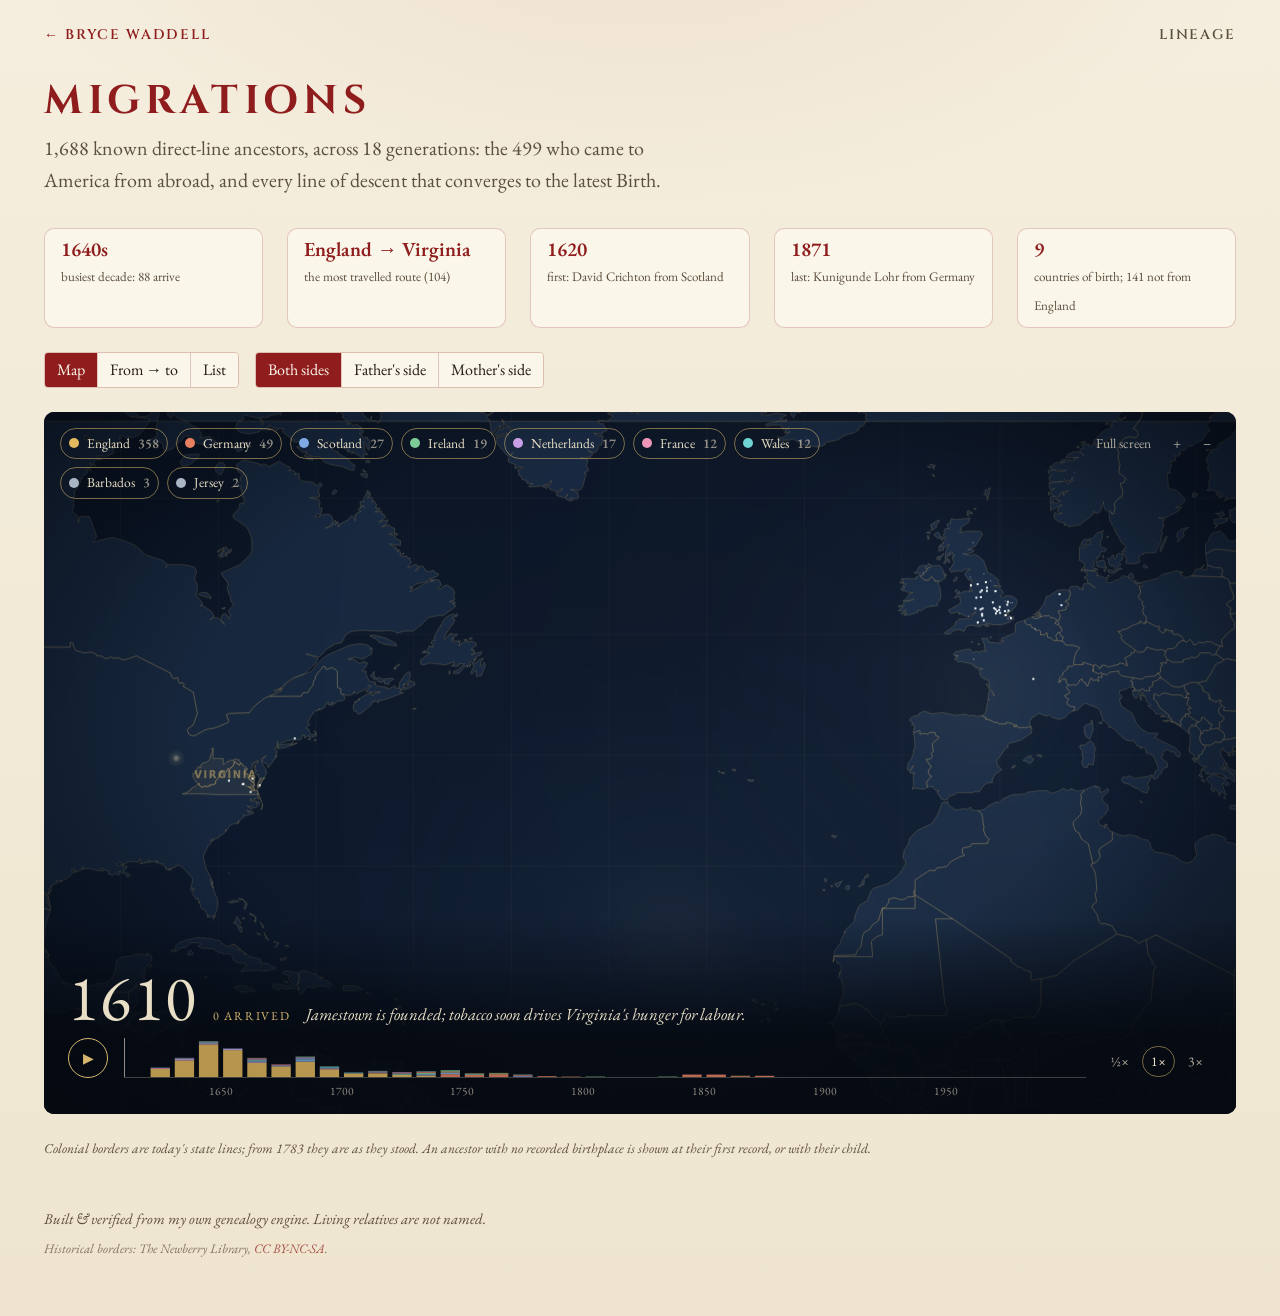
==== migrations/index.html @ fb118c14 "Kinfold update migration animation added and respective engineering." ====
<!DOCTYPE html>
<html lang="en">
<head>
<meta charset="UTF-8">
<meta name="viewport" content="width=device-width, initial-scale=1.0">
<!-- Every script is a file on this site, so script-src needs no hashes and no 'unsafe-inline'. -->
<meta http-equiv="Content-Security-Policy"
  content="default-src 'self';
           script-src 'self';
           style-src 'self' 'unsafe-inline';
           font-src 'self';
           img-src 'self' data:;
           connect-src 'self';
           object-src 'none';
           base-uri 'self';
           form-action 'self';
           upgrade-insecure-requests">
<meta name="referrer" content="strict-origin-when-cross-origin">
<title>Ancestral Migrations — Bryce Waddell</title>
<meta name="description" content="499 of Bryce Waddell's direct-line first-generation American ancestors, and all 1,688 direct-line ancestors converging on one birthplace, on an animated map of the Atlantic.">
<meta property="og:type" content="website">
<meta property="og:site_name" content="Bryce Waddell">
<meta property="og:title" content="Ancestral Migrations — Bryce Waddell">
<meta property="og:description" content="499 of Bryce Waddell's direct-line first-generation American ancestors, and all 1,688 direct-line ancestors converging on one birthplace, on an animated map of the Atlantic.">
<meta property="og:url" content="https://brycewaddell.com/migrations/">
<meta property="og:image" content="https://brycewaddell.com/images/migrations-og.jpg">
<meta property="og:image:width" content="1200">
<meta property="og:image:height" content="630">
<meta name="twitter:card" content="summary_large_image">
<link rel="icon" href="../images/favicon.ico" sizes="any">
<link rel="icon" type="image/png" sizes="32x32" href="../images/favicon-32.png">
<link rel="apple-touch-icon" sizes="180x180" href="../images/apple-touch-icon.png">
<meta name="theme-color" content="#0A1322">
<link rel="stylesheet" href="page.css?v=15e5ca8ad4">
</head>
<body>
<nav class="sc-top"><a href="../#lineage">&larr; Bryce Waddell</a><span>Lineage</span></nav>
<main id="view" class="sc-main"><p class="muted">Drawing the map&hellip;</p></main>
<footer class="sc-foot">
  <p>Built &amp; verified from my own genealogy engine. Living relatives are not named.</p>
  <!-- The historical borders are CC BY-NC-SA 4.0, which requires this credit on the page. -->
  <p class="sc-credit">Historical borders: The Newberry Library, <a href="https://creativecommons.org/licenses/by-nc-sa/4.0/" rel="license noopener" target="_blank">CC BY-NC-SA</a>.</p>
</footer>
<div id="tip" role="tooltip" hidden></div>
<script src="data.js?v=15e5ca8ad4"></script>
<script src="basemap.js?v=15e5ca8ad4"></script>
<script src="borders.js?v=15e5ca8ad4"></script>
<script src="boot.js?v=15e5ca8ad4"></script>
<script src="migrations.js?v=15e5ca8ad4"></script>
</body>
</html>
---- migrations/page.css ----
/* The public Migrations page, in brycewaddell.com's parchment and war-red. The map stage keeps its own dark
   palette; its rules are copied from Kinfold's styles.css by build_showcase.py and appended below. */
@font-face{font-family:'EB Garamond';font-style:normal;font-weight:400;font-display:swap;src:url('../fonts/ebgaramond-400-latin.woff2') format('woff2')}
@font-face{font-family:'EB Garamond';font-style:italic;font-weight:400;font-display:swap;src:url('../fonts/ebgaramond-400i-latin.woff2') format('woff2')}
@font-face{font-family:'EB Garamond';font-style:normal;font-weight:500;font-display:swap;src:url('../fonts/ebgaramond-500-latin.woff2') format('woff2')}
@font-face{font-family:'EB Garamond';font-style:normal;font-weight:600;font-display:swap;src:url('../fonts/ebgaramond-600-latin.woff2') format('woff2')}
@font-face{font-family:'Cinzel';font-style:normal;font-weight:600;font-display:swap;src:url('../fonts/cinzel-600-latin.woff2') format('woff2')}
@font-face{font-family:'Cinzel';font-style:normal;font-weight:700;font-display:swap;src:url('../fonts/cinzel-700-latin.woff2') format('woff2')}

:root {
  --paper: #f5eede; --surface: #fbf6ea; --ink: #221c14; --ink-2: #5c4f3d; --ink-3: #8a7a62;
  --rule: rgba(143, 29, 29, .22); --rule-2: rgba(143, 29, 29, .08); --pat: #8f1d1d; --gold-dim: #9c7a2c;
  --serif: 'EB Garamond', Georgia, serif; --sans: system-ui, "Segoe UI", Roboto, "Helvetica Neue", Arial, sans-serif;
  --s-half: 4px; --s1: 8px; --s2: 16px; --s3: 24px; --s4: 32px; --s6: 48px; --s8: 64px;
  color-scheme: light;
}
* { box-sizing: border-box; }
[hidden] { display: none !important; }
html, body { margin: 0; }
body { font-family: var(--serif); font-size: 18px; line-height: 1.6; color: var(--ink); -webkit-font-smoothing: antialiased;
  background: radial-gradient(1100px 520px at 50% -8%, rgba(143, 29, 29, .07), transparent 60%), linear-gradient(180deg, #f5eede 0%, #efe5cf 100%); min-height: 100vh; }
a { color: var(--pat); text-decoration: none; }
a:hover { text-decoration: underline; text-underline-offset: 3px; }
.sc-top { max-width: 1240px; margin: 0 auto; padding: 24px 24px 0; display: flex; justify-content: space-between; align-items: baseline;
  font-family: 'Cinzel', serif; font-weight: 600; font-size: 14px; letter-spacing: .12em; text-transform: uppercase; }
.sc-top span { color: var(--ink-2); }
.sc-main { max-width: 1240px; margin: 0 auto; padding: 32px 24px 48px; }
.sc-foot { max-width: 1240px; margin: 0 auto; padding: 0 24px 48px; color: var(--ink-2); font-size: 15px; font-style: italic; }
.sc-foot p { margin: 0 0 8px; max-width: 72ch; }
.sc-foot .sc-credit { font-size: 13px; opacity: .75; }

/* what migrations.js uses from Kinfold's page furniture */
.page-head { margin-bottom: var(--s4); }
.page-head h1 { font-family: 'Cinzel', serif; font-weight: 700; text-transform: uppercase; letter-spacing: .14em; color: var(--pat);
  font-size: clamp(26px, 4vw, 40px); line-height: 1.15; margin: 0; }
.page-head p { margin: var(--s1) 0 0; font-size: 20px; color: var(--ink-2); max-width: 64ch; }
.small { font-size: .85rem; }
.muted { color: var(--ink-2); }
.panel { background: var(--surface); border: 1px solid var(--rule); border-left: 3px solid var(--pat); border-radius: 4px; padding: var(--s3); }
.toolbar { display: flex; flex-wrap: wrap; align-items: center; gap: var(--s1); margin-bottom: var(--s2); }
button { font: inherit; font-size: 16px; color: var(--ink); background: var(--surface); border: 1px solid var(--rule); border-radius: 4px; padding: 4px 12px; cursor: pointer; }
button:focus-visible, input:focus-visible { outline: 2px solid var(--pat); outline-offset: 2px; }
button.quiet { background: none; border-color: transparent; color: var(--ink-2); padding: 4px 8px; }
button.linkish { background: none; border: 0; padding: 0; color: var(--pat); text-decoration: underline; font-size: inherit; display: inline; }
.seg { display: inline-flex; flex-wrap: wrap; border: 1px solid var(--rule); border-radius: 4px; overflow: hidden; }
.seg button { border: 0; border-radius: 0; background: var(--surface); }
.seg button + button { border-left: 1px solid var(--rule); }
.seg button.on { background: var(--pat); color: #fbf6ea; }
input[type="search"] { font: inherit; font-size: 16px; padding: 4px 8px; border: 1px solid var(--rule); border-radius: 4px; background: #fff; min-width: 240px; }
.table-wrap { overflow-x: auto; }
table.data { width: 100%; border-collapse: collapse; font-size: 16px; }
table.data th, table.data td { text-align: left; padding: 4px 8px; border-bottom: 1px solid var(--rule-2); vertical-align: top; }
table.data .num { text-align: right; white-space: nowrap; font-variant-numeric: tabular-nums; }
.anum { color: var(--ink-3); }
details summary { cursor: pointer; }
#tip { position: fixed; z-index: 30; pointer-events: none; background: var(--ink); color: var(--paper); padding: 8px; border-radius: 4px; font-size: .82rem; max-width: 300px; line-height: 1.35; }
/* this page shows the direct line only */
.mig-bar label:has(#mg-all) { display: none; }
.mig-fact b { font-family: 'Cinzel', serif; color: var(--pat); }
@media (max-width: 700px) {
  .sc-main { padding: 24px 16px 32px; } .sc-top, .sc-foot { padding-left: 16px; padding-right: 16px; }
  .mig-stage .mig-legend { gap: 4px; } .mig-stage .mig-chip { font-size: 12px; padding: 2px 8px; gap: 4px; }
}

/* ---- the map stage, from Kinfold's styles.css ---- */
.mig-facts { display: grid; grid-template-columns: repeat(auto-fit, minmax(170px, 1fr)); gap: 8px; }
.mig-fact { background: var(--surface); border: 1px solid var(--rule); border-radius: 10px; padding: 8px 16px; }
.mig-fact b { display: block; font-family: var(--serif); font-size: 1.25rem; font-weight: 600; line-height: 1.2; }
.mig-fact span { font-size: .82rem; color: var(--ink-2); }
.mig-bar { margin: 0; }
.mig-legend { display: flex; flex-wrap: wrap; gap: 8px 8px; align-items: center; }
.mig-chip { display: inline-flex; align-items: center; gap: 8px; padding: 4px 8px; border-radius: 14px; font-size: .85rem; }
.mig-chip i, .mig-who i, .mig-sw { display: inline-block; width: 10px; height: 10px; border-radius: 50%; flex: none; }
.mig-sw { margin-right: 8px; vertical-align: baseline; }
.mig-chip.off { opacity: .45; }
.mig-chip b { font-weight: 600; color: var(--ink-2); }
.mig-stage { position: relative; height: clamp(480px, 78vh, 880px); border-radius: 10px; overflow: hidden; background: #0A1322; color: #E9DFC7;
  --gold: #D6B66E; --parch: #E9DFC7; --dusk: rgba(8, 13, 23, .82); font-size: .85rem; }
.mig-stage:fullscreen { height: 100vh; border-radius: 0; }
.mig-stage canvas { position: absolute; inset: 0; width: 100%; height: 100%; cursor: grab; touch-action: none; }
.mig-stage canvas.dragging { cursor: grabbing !important; }
.mig-vig { position: absolute; inset: 0; pointer-events: none; background: radial-gradient(ellipse at 50% 45%, transparent 52%, rgba(3, 6, 12, .72) 100%); }
.mig-stage button { background: none; border: 1px solid transparent; border-radius: 16px; color: var(--parch); font: inherit; padding: 4px 8px; cursor: pointer; opacity: .75; }
.mig-stage button:hover, .mig-stage button[aria-pressed="true"], .mig-stage button.on { opacity: 1; border-color: color-mix(in srgb, var(--gold) 55%, transparent); }
.mig-stage button:focus-visible { outline: 2px solid var(--gold); outline-offset: 2px; }
.mig-stage .mig-legend { position: absolute; left: 16px; top: 16px; right: 320px; }
.mig-stage .mig-chip b { color: inherit; opacity: .6; }
.mig-tools { position: absolute; right: 16px; top: 16px; display: flex; gap: 4px; }
.mig-card { position: absolute; right: 16px; top: 64px; bottom: 128px; width: min(320px, calc(100% - 32px)); overflow: auto; padding: 16px;
  background: var(--dusk); border: 1px solid color-mix(in srgb, var(--gold) 30%, transparent); border-radius: 10px; backdrop-filter: blur(6px); }
.mig-card h3 { margin: 0 64px 4px 0; font-family: var(--serif); font-size: 1.25rem; font-weight: 500; line-height: 1.2; }
.mig-card a { color: inherit; }
.mig-card .mig-sub { margin: 0 0 8px; opacity: .65; }
.mig-card .mig-line { margin: 0 0 16px; font-family: var(--serif); font-style: italic; font-size: 1rem; line-height: 1.4; color: var(--gold); }
.mig-x { position: absolute; right: 8px; top: 8px; }
.mig-steps { list-style: none; margin: 0; padding: 0 0 0 16px; border-left: 1px solid color-mix(in srgb, var(--parch) 25%, transparent); display: flex; flex-direction: column; gap: 8px; }
.mig-steps li { position: relative; line-height: 1.35; }
.mig-steps li span { opacity: .7; }
.mig-steps li::before { content: ""; position: absolute; left: -20px; top: 5px; width: 7px; height: 7px; border-radius: 50%; background: var(--c, color-mix(in srgb, var(--parch) 45%, #0A1322)); }
.mig-steps li.land::before { background: var(--parch); box-shadow: 0 0 8px var(--parch); }
.mig-tip { position: absolute; z-index: 2; pointer-events: none; max-width: 320px; padding: 8px 16px; background: var(--dusk); border: 1px solid color-mix(in srgb, var(--gold) 30%, transparent); border-radius: 8px; line-height: 1.4; }
.mig-tip b { display: block; font-family: var(--serif); font-size: 1.05rem; font-weight: 500; }
.mig-tip span { display: block; opacity: .75; }
.mig-tip i { display: block; margin-top: 4px; font-family: var(--serif); font-size: .95rem; color: var(--gold); }
.mig-finale { position: absolute; transform: translate(-50%, 32px); text-align: center; pointer-events: none; opacity: 0; white-space: nowrap; text-shadow: 0 0 16px #05090F, 0 0 4px #05090F; }
.mig-finale b { display: block; font-family: var(--serif); font-weight: 500; font-size: clamp(1.5rem, 3.2vw, 2.4rem); letter-spacing: .02em; line-height: 1.2; }
.mig-finale span { display: block; margin-top: 4px; color: var(--gold); letter-spacing: .14em; text-transform: uppercase; font-size: .75rem; }
.mig-time { position: absolute; left: 0; right: 0; bottom: 0; padding: 48px 24px 16px; background: linear-gradient(transparent, rgba(5, 9, 16, .88) 60%); pointer-events: none; }
.mig-time > * { pointer-events: auto; }
.mig-year { display: flex; align-items: baseline; gap: 16px; margin-bottom: 8px; pointer-events: none; }
.mig-year b { font-family: var(--serif); font-weight: 400; font-size: clamp(2.4rem, 6vw, 4rem); line-height: 1; letter-spacing: .02em; font-variant-numeric: tabular-nums; }
.mig-year i { font-family: var(--serif); font-size: 1.05rem; line-height: 1.3; opacity: 0; min-width: 0; }
.mig-year span { color: var(--gold); letter-spacing: .14em; text-transform: uppercase; font-size: .75rem; }
.mig-controls { display: flex; align-items: flex-start; gap: 16px; }
.mig-stage .mig-play { flex: none; width: 40px; height: 40px; padding: 0; border-radius: 50%; border-color: var(--gold); color: var(--gold); opacity: 1; font-size: .9rem; }
.mig-stage .mig-play:hover { background: color-mix(in srgb, var(--gold) 18%, transparent); }
.mig-scrubwrap { flex: 1; min-width: 0; }
.mig-speed { display: flex; gap: 4px; padding-top: 8px; }
.mig-scrub { position: relative; height: 40px; border-bottom: 1px solid color-mix(in srgb, var(--parch) 25%, transparent); }
.mig-scrub svg { position: absolute; inset: 0; width: 100%; height: 100%; opacity: .8; }
.mig-scrub input { position: absolute; inset: 0; width: 100%; height: 100%; margin: 0; background: transparent; -webkit-appearance: none; appearance: none; cursor: pointer; }
.mig-scrub input::-webkit-slider-runnable-track { background: transparent; height: 40px; }
.mig-scrub input::-moz-range-track { background: transparent; }
.mig-scrub input::-webkit-slider-thumb { -webkit-appearance: none; width: 8px; height: 40px; background: transparent; }
.mig-scrub input::-moz-range-thumb { width: 8px; height: 40px; background: transparent; border: 0; }
.mig-scrub input:focus-visible { outline: 2px solid var(--gold); outline-offset: 2px; }
.mig-head { stroke: #F1E7CF; stroke-width: 1.5; vector-effect: non-scaling-stroke; }
.mig-ticks { position: relative; height: 16px; margin-top: 4px; font-size: .72rem; opacity: .6; }
.mig-ticks span { position: absolute; transform: translateX(-50%); }
@media (max-width: 700px) { .mig-year { flex-wrap: wrap; gap: 8px 16px;} .mig-year i { flex-basis: 100%; font-size: .95rem;} .mig-speed, .mig-tools [data-mzi], #mg-full { display: none;} .mig-stage .mig-legend { right: 16px; top: 56px;} .mig-stage { height: clamp(420px, 70vh, 640px);} }
.mig-flow { width: 100%; height: auto; font-size: 13px; }
.mig-flow text { fill: var(--ink); }
.mig-flow .n { fill: var(--ink-3); }
.mig-band { opacity: .45; cursor: pointer; }
.mig-band:hover { opacity: .8; }
.mig-snode { fill: var(--ink-2); }
.mig { display: flex; flex-direction: column; gap: 24px; }
.mig > * { margin: 0; }
.mig-facts { gap: 16px; }
.mig-fact { padding: 16px 16px; }
.mig-bar { gap: 16px 16px; }
.mig-legend { gap: 8px 8px; }
.mig-note { margin: 0; }
.mig { gap: var(--s3); }
.mig-facts { gap: var(--s3); }
.mig-fact { padding: var(--s1) var(--s2); }
.mig > * { margin: 0; }
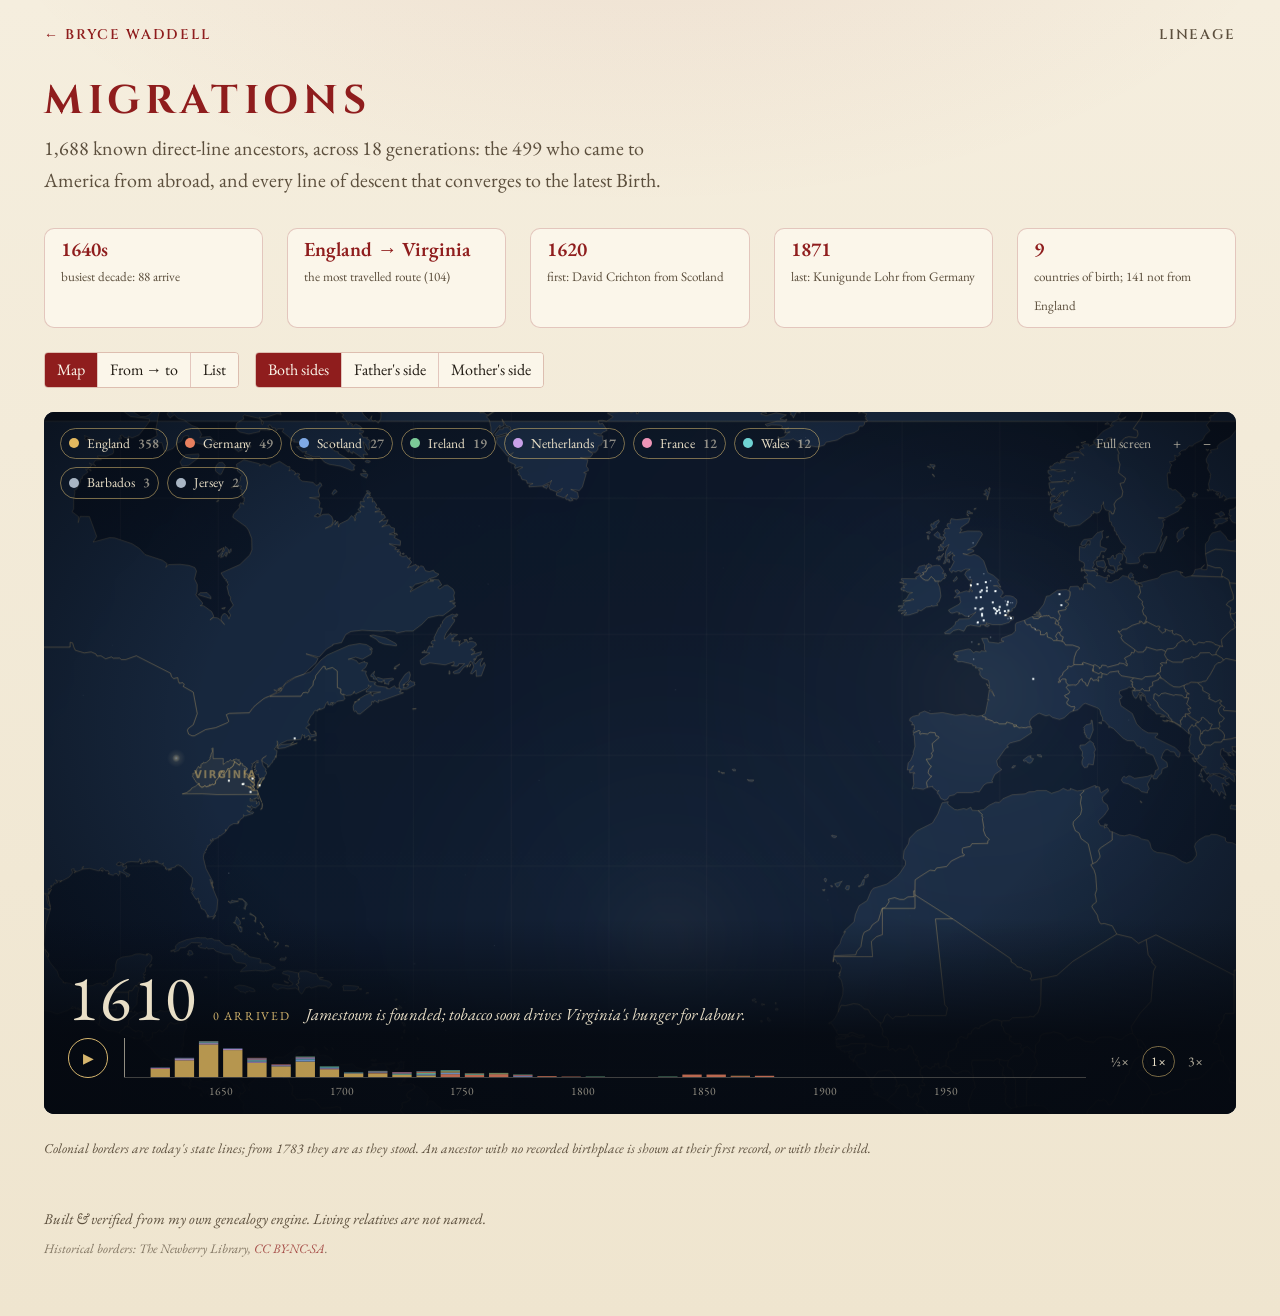
==== commit 90cf4344: "Migration Animation iPhone Update allows full scree on Mobile" ====
--- a/migrations/index.html
+++ b/migrations/index.html
@@ -2,7 +2,7 @@
 <html lang="en">
 <head>
 <meta charset="UTF-8">
-<meta name="viewport" content="width=device-width, initial-scale=1.0">
+<meta name="viewport" content="width=device-width, initial-scale=1.0, viewport-fit=cover">
 <!-- Every script is a file on this site, so script-src needs no hashes and no 'unsafe-inline'. -->
 <meta http-equiv="Content-Security-Policy"
   content="default-src 'self';
@@ -31,7 +31,7 @@
 <link rel="icon" type="image/png" sizes="32x32" href="../images/favicon-32.png">
 <link rel="apple-touch-icon" sizes="180x180" href="../images/apple-touch-icon.png">
 <meta name="theme-color" content="#0A1322">
-<link rel="stylesheet" href="page.css?v=15e5ca8ad4">
+<link rel="stylesheet" href="page.css?v=4df06c6360">
 </head>
 <body>
 <nav class="sc-top"><a href="../#lineage">&larr; Bryce Waddell</a><span>Lineage</span></nav>
@@ -42,10 +42,10 @@
   <p class="sc-credit">Historical borders: The Newberry Library, <a href="https://creativecommons.org/licenses/by-nc-sa/4.0/" rel="license noopener" target="_blank">CC BY-NC-SA</a>.</p>
 </footer>
 <div id="tip" role="tooltip" hidden></div>
-<script src="data.js?v=15e5ca8ad4"></script>
-<script src="basemap.js?v=15e5ca8ad4"></script>
-<script src="borders.js?v=15e5ca8ad4"></script>
-<script src="boot.js?v=15e5ca8ad4"></script>
-<script src="migrations.js?v=15e5ca8ad4"></script>
+<script src="data.js?v=4df06c6360"></script>
+<script src="basemap.js?v=4df06c6360"></script>
+<script src="borders.js?v=4df06c6360"></script>
+<script src="boot.js?v=4df06c6360"></script>
+<script src="migrations.js?v=4df06c6360"></script>
 </body>
 </html>
--- a/migrations/page.css
+++ b/migrations/page.css
@@ -77,7 +77,14 @@
 .mig-stage { position: relative; height: clamp(480px, 78vh, 880px); border-radius: 10px; overflow: hidden; background: #0A1322; color: #E9DFC7;
   --gold: #D6B66E; --parch: #E9DFC7; --dusk: rgba(8, 13, 23, .82); font-size: .85rem; }
 .mig-stage:fullscreen { height: 100vh; border-radius: 0; }
-.mig-stage canvas { position: absolute; inset: 0; width: 100%; height: 100%; cursor: grab; touch-action: none; }
+.mig-stage.mig-filled { position: fixed; inset: 0; z-index: 50; width: 100vw; height: 100vh; height: 100dvh; border-radius: 0; }
+:root.mig-locked, :root.mig-locked body { overflow: hidden; }
+.mig-stage.mig-filled .mig-legend { left: max(16px, env(safe-area-inset-left)); }
+.mig-stage.mig-filled .mig-tools { right: max(16px, env(safe-area-inset-right)); }
+.mig-stage.mig-filled .mig-time { padding-left: max(24px, env(safe-area-inset-left)); padding-right: max(24px, env(safe-area-inset-right)); padding-bottom: max(16px, env(safe-area-inset-bottom)); }
+@media (max-height: 560px) { .mig-stage.mig-filled .mig-time, .mig-stage:fullscreen .mig-time { padding-top: 24px;} .mig-stage.mig-filled .mig-year b, .mig-stage:fullscreen .mig-year b { font-size: 2rem;} .mig-stage.mig-filled .mig-year i, .mig-stage:fullscreen .mig-year i { font-size: .9rem;} .mig-stage.mig-filled .mig-card, .mig-stage:fullscreen .mig-card { top: 56px; bottom: 96px;} .mig-stage.mig-filled .mig-legend { gap: 4px;} .mig-stage.mig-filled .mig-chip { font-size: 12px; padding: 2px 8px; gap: 4px;} }
+.mig-stage canvas { position: absolute; inset: 0; width: 100%; height: 100%; cursor: grab; touch-action: none; -webkit-user-select: none; user-select: none; -webkit-touch-callout: none; }
+.mig-stage { touch-action: manipulation; }
 .mig-stage canvas.dragging { cursor: grabbing !important; }
 .mig-vig { position: absolute; inset: 0; pointer-events: none; background: radial-gradient(ellipse at 50% 45%, transparent 52%, rgba(3, 6, 12, .72) 100%); }
 .mig-stage button { background: none; border: 1px solid transparent; border-radius: 16px; color: var(--parch); font: inherit; padding: 4px 8px; cursor: pointer; opacity: .75; }
@@ -127,7 +134,7 @@
 .mig-head { stroke: #F1E7CF; stroke-width: 1.5; vector-effect: non-scaling-stroke; }
 .mig-ticks { position: relative; height: 16px; margin-top: 4px; font-size: .72rem; opacity: .6; }
 .mig-ticks span { position: absolute; transform: translateX(-50%); }
-@media (max-width: 700px) { .mig-year { flex-wrap: wrap; gap: 8px 16px;} .mig-year i { flex-basis: 100%; font-size: .95rem;} .mig-speed, .mig-tools [data-mzi], #mg-full { display: none;} .mig-stage .mig-legend { right: 16px; top: 56px;} .mig-stage { height: clamp(420px, 70vh, 640px);} }
+@media (max-width: 700px) { .mig-year { flex-wrap: wrap; gap: 8px 16px;} .mig-year i { flex-basis: 100%; font-size: .95rem;} .mig-speed { display: none;} .mig-tools { gap: 0;} .mig-tools button { padding: 4px 6px;} .mig-stage .mig-legend { right: 16px; top: 56px;} .mig-stage { height: clamp(420px, 70vh, 640px);} }
 .mig-flow { width: 100%; height: auto; font-size: 13px; }
 .mig-flow text { fill: var(--ink); }
 .mig-flow .n { fill: var(--ink-3); }
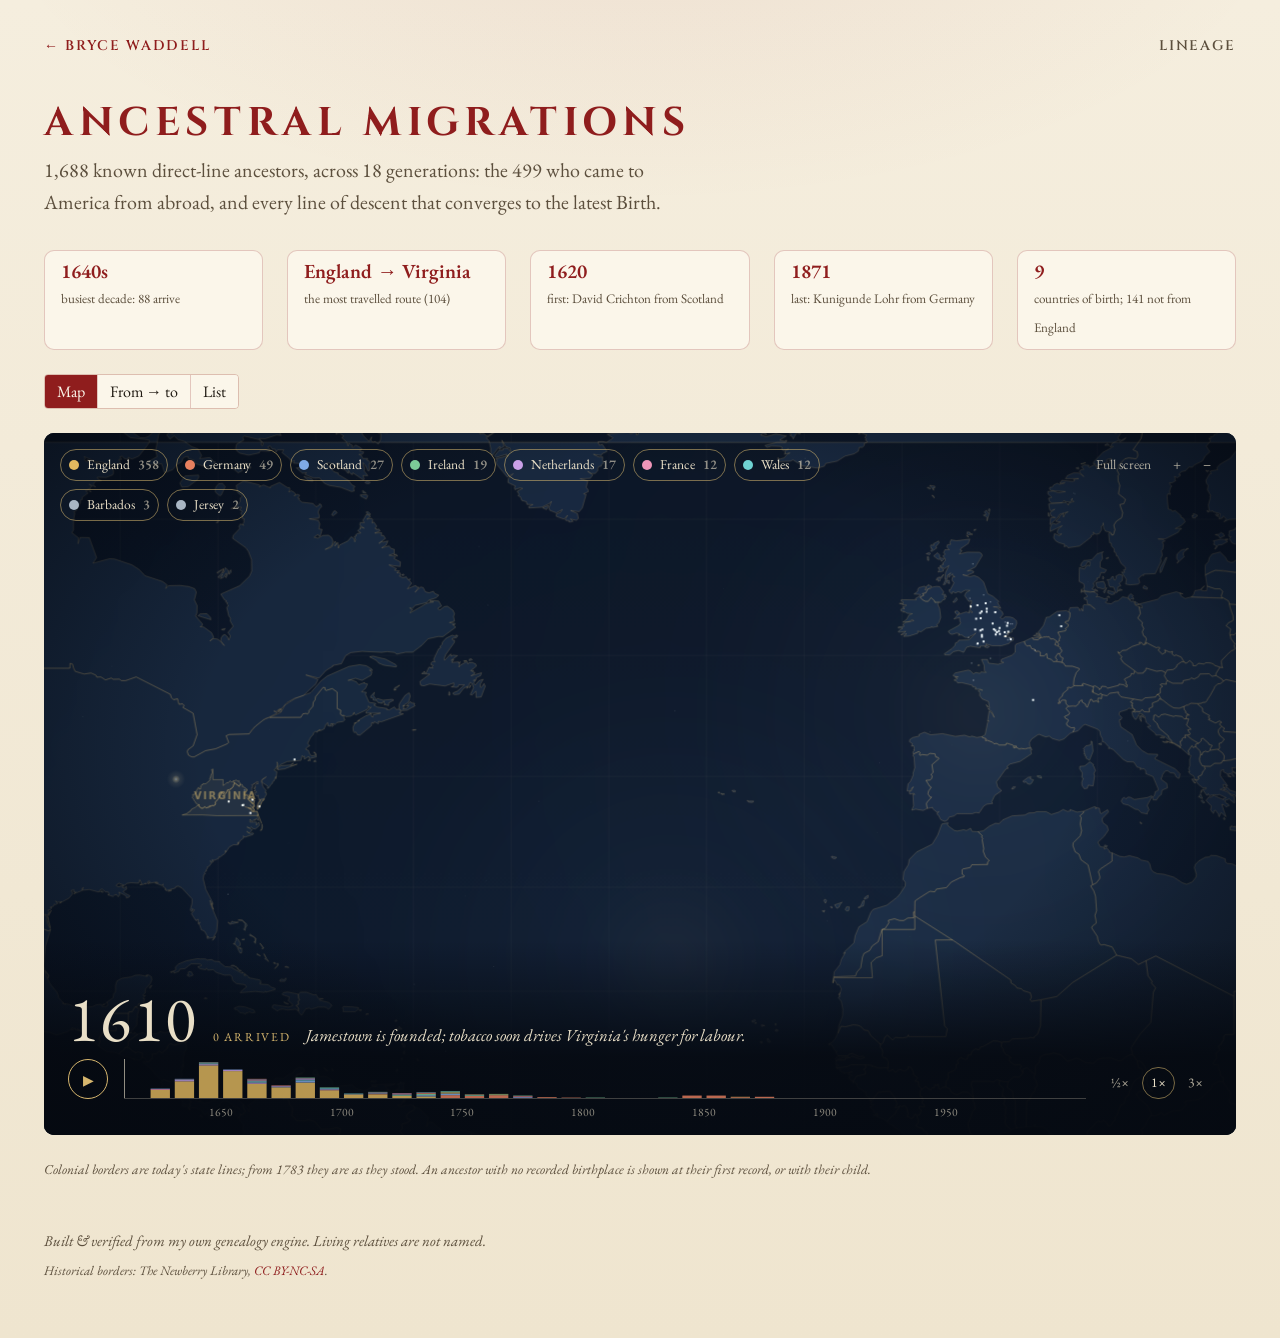
==== commit ac36b6a8: "Gold Standard Web Design Update" ====
--- a/migrations/index.html
+++ b/migrations/index.html
@@ -31,7 +31,7 @@
 <link rel="icon" type="image/png" sizes="32x32" href="../images/favicon-32.png">
 <link rel="apple-touch-icon" sizes="180x180" href="../images/apple-touch-icon.png">
 <meta name="theme-color" content="#0A1322">
-<link rel="stylesheet" href="page.css?v=4df06c6360">
+<link rel="stylesheet" href="page.css?v=01a79719bf">
 </head>
 <body>
 <nav class="sc-top"><a href="../#lineage">&larr; Bryce Waddell</a><span>Lineage</span></nav>
@@ -42,10 +42,10 @@
   <p class="sc-credit">Historical borders: The Newberry Library, <a href="https://creativecommons.org/licenses/by-nc-sa/4.0/" rel="license noopener" target="_blank">CC BY-NC-SA</a>.</p>
 </footer>
 <div id="tip" role="tooltip" hidden></div>
-<script src="data.js?v=4df06c6360"></script>
-<script src="basemap.js?v=4df06c6360"></script>
-<script src="borders.js?v=4df06c6360"></script>
-<script src="boot.js?v=4df06c6360"></script>
-<script src="migrations.js?v=4df06c6360"></script>
+<script src="data.js?v=01a79719bf"></script>
+<script src="basemap.js?v=01a79719bf"></script>
+<script src="borders.js?v=01a79719bf"></script>
+<script src="boot.js?v=01a79719bf"></script>
+<script src="migrations.js?v=01a79719bf"></script>
 </body>
 </html>
--- a/migrations/page.css
+++ b/migrations/page.css
@@ -27,7 +27,7 @@
 .sc-main { max-width: 1240px; margin: 0 auto; padding: 32px 24px 48px; }
 .sc-foot { max-width: 1240px; margin: 0 auto; padding: 0 24px 48px; color: var(--ink-2); font-size: 15px; font-style: italic; }
 .sc-foot p { margin: 0 0 8px; max-width: 72ch; }
-.sc-foot .sc-credit { font-size: 13px; opacity: .75; }
+.sc-foot .sc-credit { font-size: 13px; color: var(--ink-2); }
 
 /* what migrations.js uses from Kinfold's page furniture */
 .page-head { margin-bottom: var(--s4); }
@@ -54,12 +54,24 @@
 .anum { color: var(--ink-3); }
 details summary { cursor: pointer; }
 #tip { position: fixed; z-index: 30; pointer-events: none; background: var(--ink); color: var(--paper); padding: 8px; border-radius: 4px; font-size: .82rem; max-width: 300px; line-height: 1.35; }
+/* craft: keyboard focus, selection, balanced headings, reduced motion */
+:focus-visible { outline: 2px solid var(--pat); outline-offset: 3px; border-radius: 2px; }
+.mig-stage :focus-visible { outline-color: #D6B66E; }
+::selection { background: rgba(184, 146, 58, .32); color: var(--ink); }
+h1, h2, h3 { text-wrap: balance; }
+p, li { text-wrap: pretty; }
+.sc-top a { display: inline-flex; align-items: center; min-height: 44px; }
+@media (prefers-reduced-motion: reduce) { *, *::before, *::after { transition-duration: .01ms !important; animation-duration: .01ms !important; } }
 /* this page shows the direct line only */
-.mig-bar label:has(#mg-all) { display: none; }
+.mig-bar label:has(#mg-all), .mig-bar .seg[aria-label="Side"] { display: none; }   /* no 'Everyone' and no father's/mother's side switch here */
 .mig-fact b { font-family: 'Cinzel', serif; color: var(--pat); }
 @media (max-width: 700px) {
   .sc-main { padding: 24px 16px 32px; } .sc-top, .sc-foot { padding-left: 16px; padding-right: 16px; }
   .mig-stage .mig-legend { gap: 4px; } .mig-stage .mig-chip { font-size: 12px; padding: 2px 8px; gap: 4px; }
+  /* the headline facts as a compact two-column grid, so the map is not pushed below the fold */
+  .sc-main .mig-facts { grid-template-columns: 1fr 1fr; gap: 8px; }
+  .sc-main .mig-fact { padding: 8px 12px; } .sc-main .mig-fact b { font-size: 1.05rem; } .sc-main .mig-fact span { font-size: .78rem; line-height: 1.35; display: block; }
+  .sc-main .page-head p { font-size: 18px; }
 }
 
 /* ---- the map stage, from Kinfold's styles.css ---- */
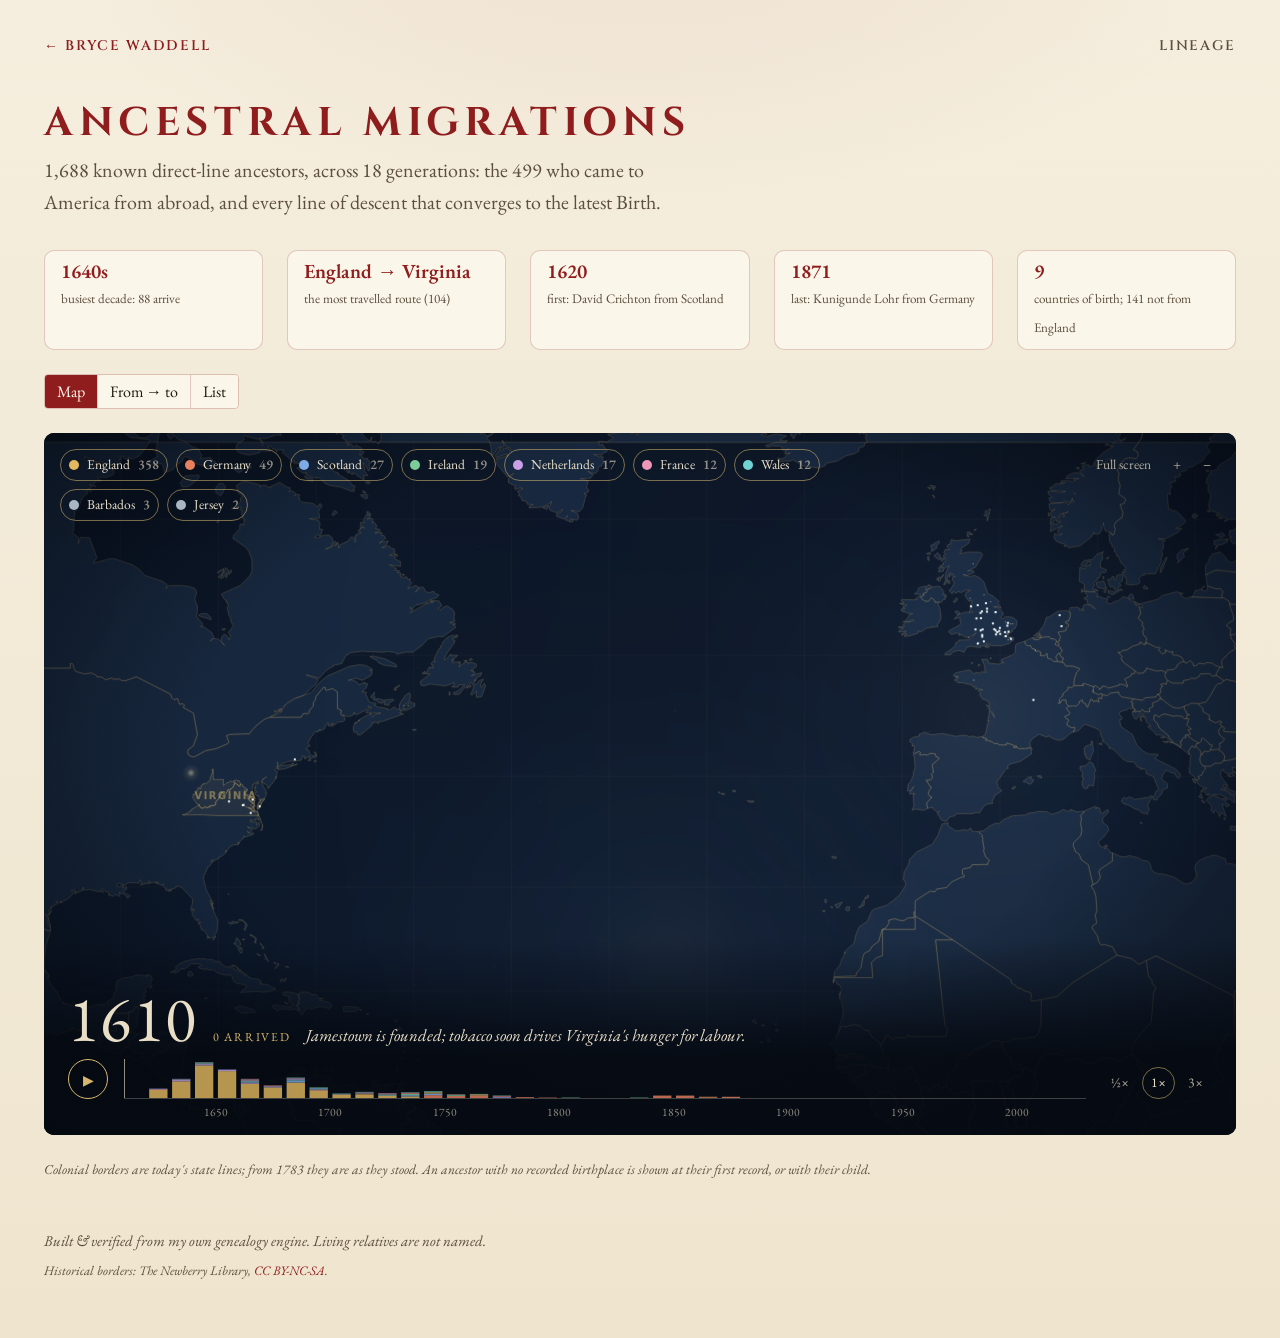
==== commit f700c284: "Update to Migration Page" ====
--- a/migrations/index.html
+++ b/migrations/index.html
@@ -31,7 +31,7 @@
 <link rel="icon" type="image/png" sizes="32x32" href="../images/favicon-32.png">
 <link rel="apple-touch-icon" sizes="180x180" href="../images/apple-touch-icon.png">
 <meta name="theme-color" content="#0A1322">
-<link rel="stylesheet" href="page.css?v=01a79719bf">
+<link rel="stylesheet" href="page.css?v=5063944c5d">
 </head>
 <body>
 <nav class="sc-top"><a href="../#lineage">&larr; Bryce Waddell</a><span>Lineage</span></nav>
@@ -42,10 +42,10 @@
   <p class="sc-credit">Historical borders: The Newberry Library, <a href="https://creativecommons.org/licenses/by-nc-sa/4.0/" rel="license noopener" target="_blank">CC BY-NC-SA</a>.</p>
 </footer>
 <div id="tip" role="tooltip" hidden></div>
-<script src="data.js?v=01a79719bf"></script>
-<script src="basemap.js?v=01a79719bf"></script>
-<script src="borders.js?v=01a79719bf"></script>
-<script src="boot.js?v=01a79719bf"></script>
-<script src="migrations.js?v=01a79719bf"></script>
+<script src="data.js?v=5063944c5d"></script>
+<script src="basemap.js?v=5063944c5d"></script>
+<script src="borders.js?v=5063944c5d"></script>
+<script src="boot.js?v=5063944c5d"></script>
+<script src="migrations.js?v=5063944c5d"></script>
 </body>
 </html>
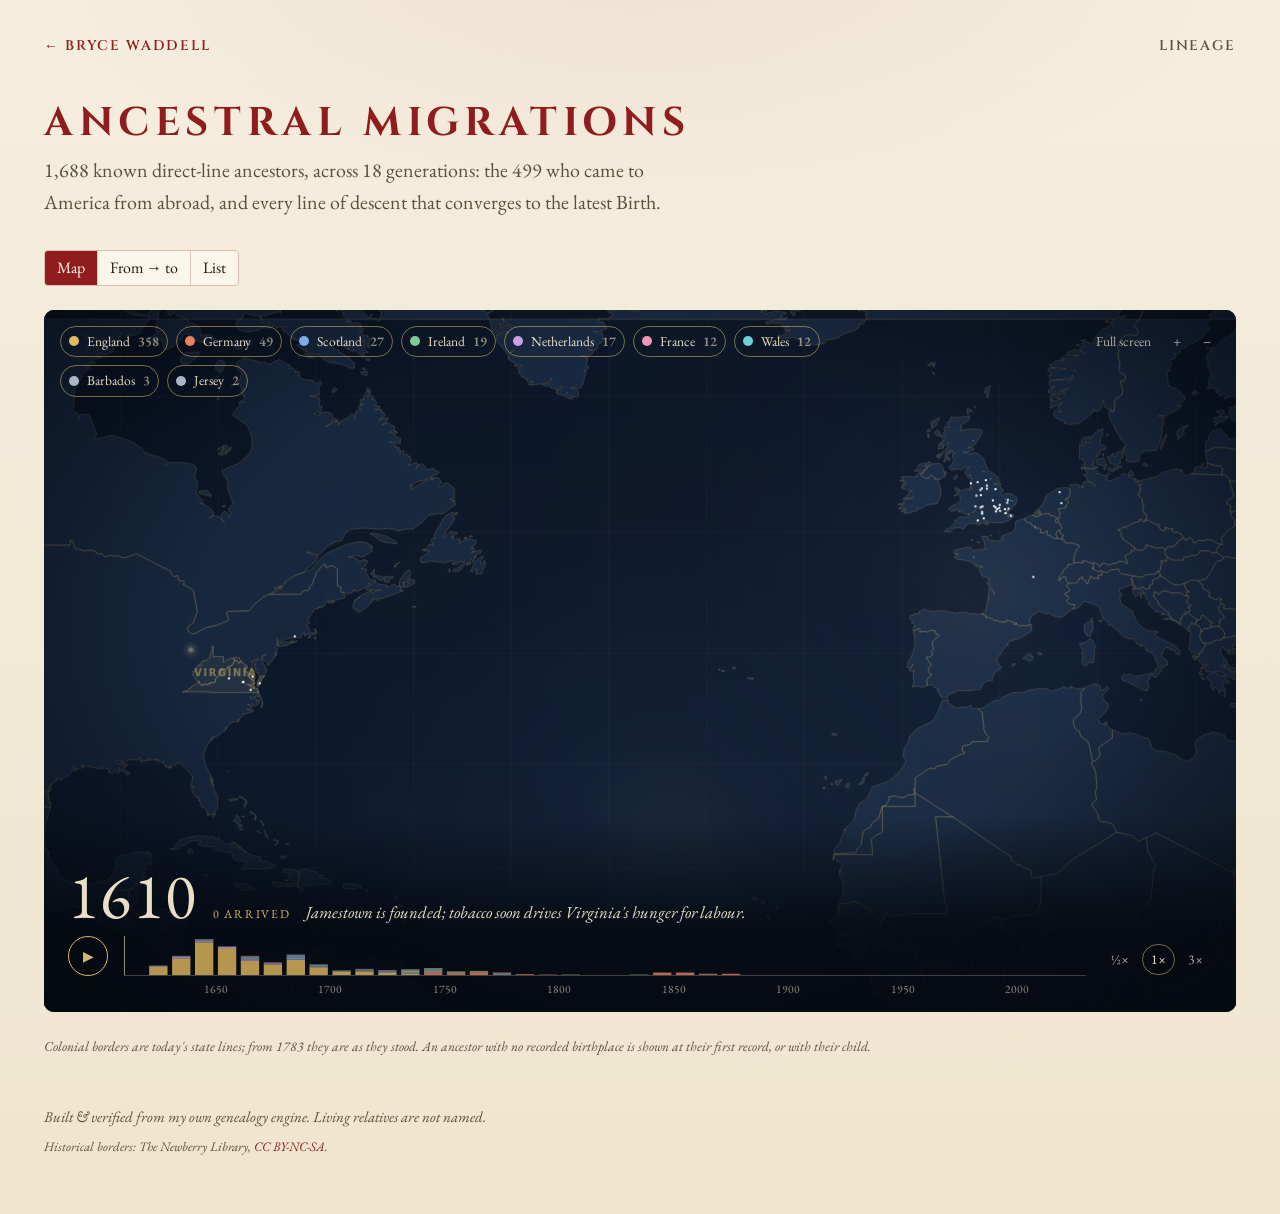
==== commit 2902fd2d: "Removed unncessary cards" ====
--- a/migrations/index.html
+++ b/migrations/index.html
@@ -31,7 +31,7 @@
 <link rel="icon" type="image/png" sizes="32x32" href="../images/favicon-32.png">
 <link rel="apple-touch-icon" sizes="180x180" href="../images/apple-touch-icon.png">
 <meta name="theme-color" content="#0A1322">
-<link rel="stylesheet" href="page.css?v=5063944c5d">
+<link rel="stylesheet" href="page.css?v=82415387c8">
 </head>
 <body>
 <nav class="sc-top"><a href="../#lineage">&larr; Bryce Waddell</a><span>Lineage</span></nav>
@@ -42,10 +42,10 @@
   <p class="sc-credit">Historical borders: The Newberry Library, <a href="https://creativecommons.org/licenses/by-nc-sa/4.0/" rel="license noopener" target="_blank">CC BY-NC-SA</a>.</p>
 </footer>
 <div id="tip" role="tooltip" hidden></div>
-<script src="data.js?v=5063944c5d"></script>
-<script src="basemap.js?v=5063944c5d"></script>
-<script src="borders.js?v=5063944c5d"></script>
-<script src="boot.js?v=5063944c5d"></script>
-<script src="migrations.js?v=5063944c5d"></script>
+<script src="data.js?v=82415387c8"></script>
+<script src="basemap.js?v=82415387c8"></script>
+<script src="borders.js?v=82415387c8"></script>
+<script src="boot.js?v=82415387c8"></script>
+<script src="migrations.js?v=82415387c8"></script>
 </body>
 </html>
--- a/migrations/page.css
+++ b/migrations/page.css
@@ -68,9 +68,6 @@
 @media (max-width: 700px) {
   .sc-main { padding: 24px 16px 32px; } .sc-top, .sc-foot { padding-left: 16px; padding-right: 16px; }
   .mig-stage .mig-legend { gap: 4px; } .mig-stage .mig-chip { font-size: 12px; padding: 2px 8px; gap: 4px; }
-  /* the headline facts as a compact two-column grid, so the map is not pushed below the fold */
-  .sc-main .mig-facts { grid-template-columns: 1fr 1fr; gap: 8px; }
-  .sc-main .mig-fact { padding: 8px 12px; } .sc-main .mig-fact b { font-size: 1.05rem; } .sc-main .mig-fact span { font-size: .78rem; line-height: 1.35; display: block; }
   .sc-main .page-head p { font-size: 18px; }
 }
 
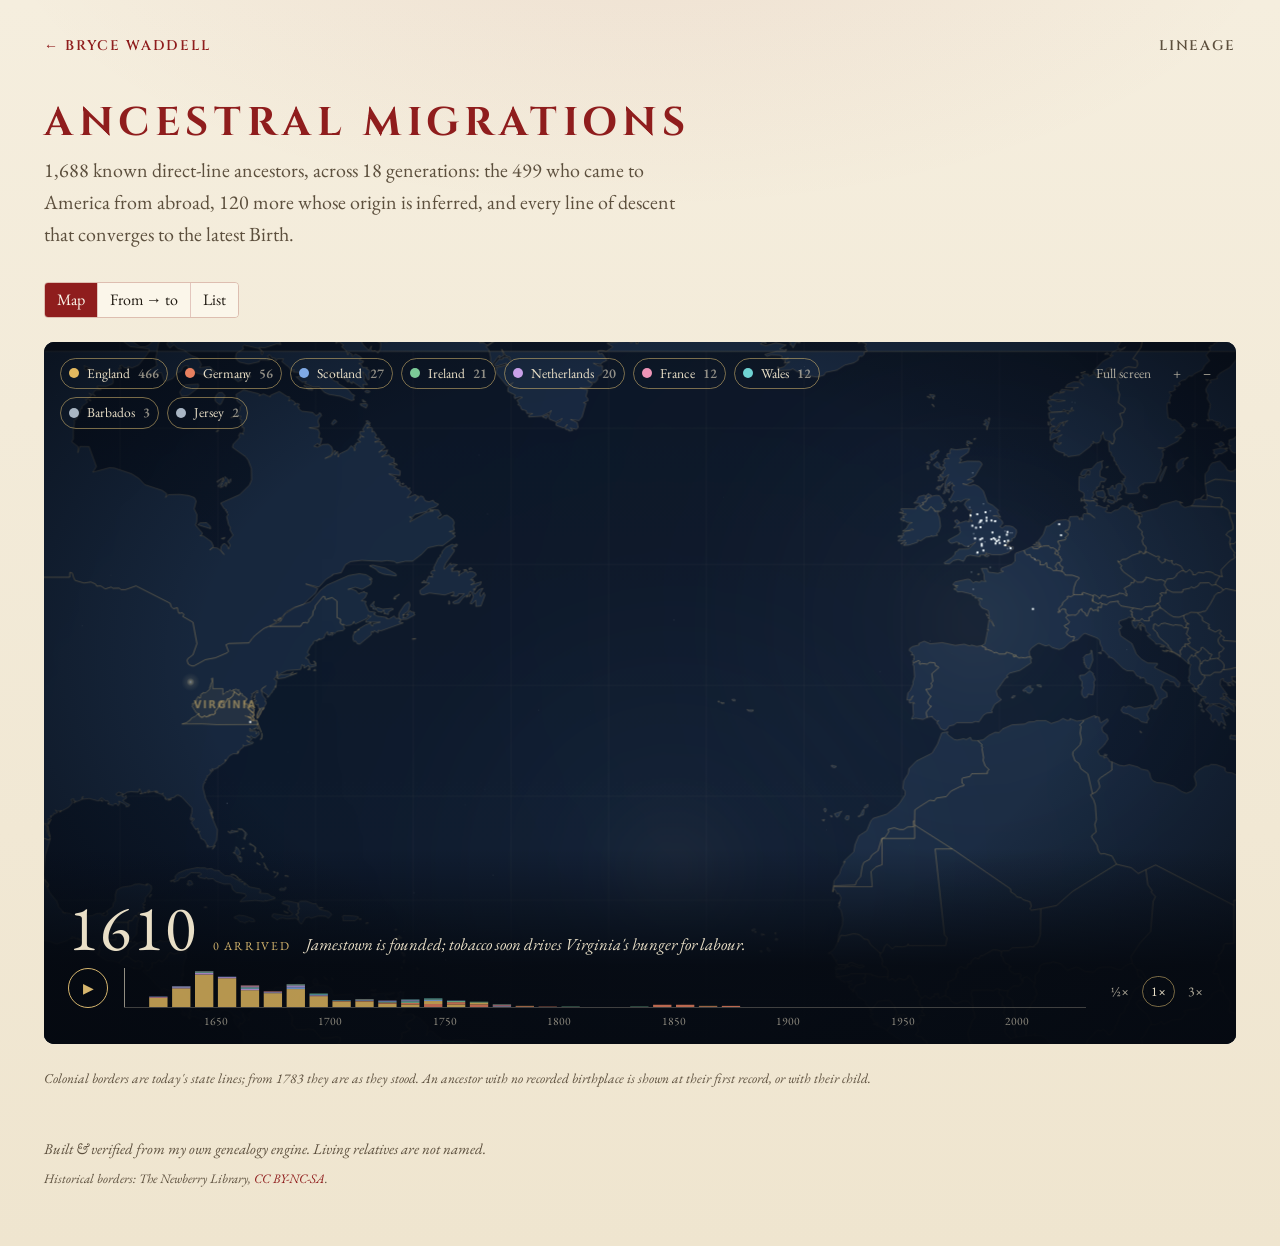
==== commit add7bec1: "Lineage / Migrations Inferred Origin" ====
--- a/migrations/index.html
+++ b/migrations/index.html
@@ -17,11 +17,11 @@
            upgrade-insecure-requests">
 <meta name="referrer" content="strict-origin-when-cross-origin">
 <title>Ancestral Migrations — Bryce Waddell</title>
-<meta name="description" content="499 of Bryce Waddell's direct-line first-generation American ancestors, and all 1,688 direct-line ancestors converging on one birthplace, on an animated map of the Atlantic.">
+<meta name="description" content="619 of Bryce Waddell's direct-line first-generation American ancestors, and all 1,688 direct-line ancestors converging on one birthplace, on an animated map of the Atlantic.">
 <meta property="og:type" content="website">
 <meta property="og:site_name" content="Bryce Waddell">
 <meta property="og:title" content="Ancestral Migrations — Bryce Waddell">
-<meta property="og:description" content="499 of Bryce Waddell's direct-line first-generation American ancestors, and all 1,688 direct-line ancestors converging on one birthplace, on an animated map of the Atlantic.">
+<meta property="og:description" content="619 of Bryce Waddell's direct-line first-generation American ancestors, and all 1,688 direct-line ancestors converging on one birthplace, on an animated map of the Atlantic.">
 <meta property="og:url" content="https://brycewaddell.com/migrations/">
 <meta property="og:image" content="https://brycewaddell.com/images/migrations-og.jpg">
 <meta property="og:image:width" content="1200">
@@ -31,7 +31,7 @@
 <link rel="icon" type="image/png" sizes="32x32" href="../images/favicon-32.png">
 <link rel="apple-touch-icon" sizes="180x180" href="../images/apple-touch-icon.png">
 <meta name="theme-color" content="#0A1322">
-<link rel="stylesheet" href="page.css?v=82415387c8">
+<link rel="stylesheet" href="page.css?v=c076d1b44f">
 </head>
 <body>
 <nav class="sc-top"><a href="../#lineage">&larr; Bryce Waddell</a><span>Lineage</span></nav>
@@ -42,10 +42,10 @@
   <p class="sc-credit">Historical borders: The Newberry Library, <a href="https://creativecommons.org/licenses/by-nc-sa/4.0/" rel="license noopener" target="_blank">CC BY-NC-SA</a>.</p>
 </footer>
 <div id="tip" role="tooltip" hidden></div>
-<script src="data.js?v=82415387c8"></script>
-<script src="basemap.js?v=82415387c8"></script>
-<script src="borders.js?v=82415387c8"></script>
-<script src="boot.js?v=82415387c8"></script>
-<script src="migrations.js?v=82415387c8"></script>
+<script src="data.js?v=c076d1b44f"></script>
+<script src="basemap.js?v=c076d1b44f"></script>
+<script src="borders.js?v=c076d1b44f"></script>
+<script src="boot.js?v=c076d1b44f"></script>
+<script src="migrations.js?v=c076d1b44f"></script>
 </body>
 </html>
